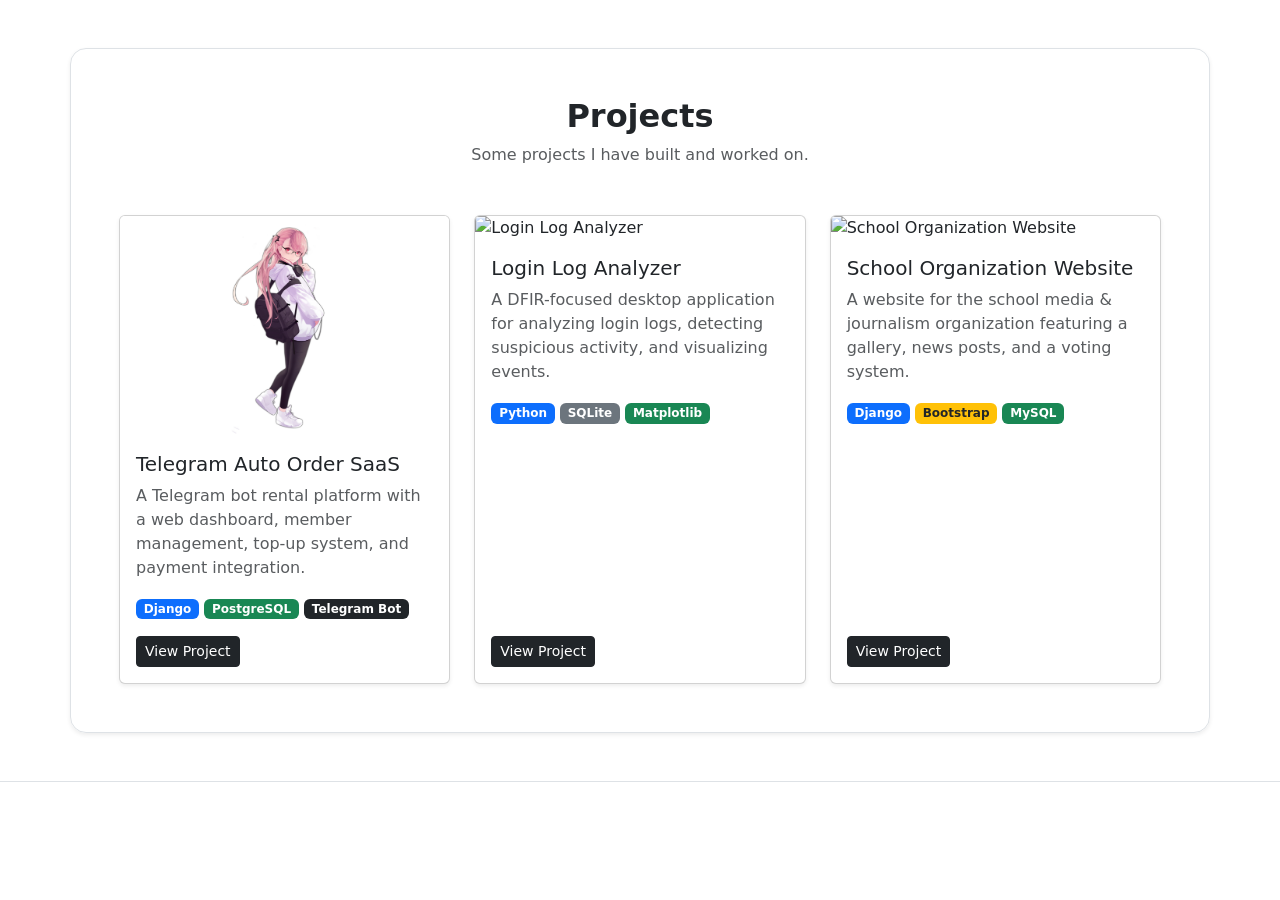
==== test.html @ f242a4a0 "add skill section" ====
<!DOCTYPE html>
<html lang="en">
<head>
    <meta charset="UTF-8">
    <meta name="viewport" content="width=device-width, initial-scale=1.0">
    <title>Document</title>
    <link rel="stylesheet" href="asset/css/bootstrap.min.css">
</head>
<body>
  <section id="projects" class="py-5 border-bottom">
    <div class="container border rounded-4 shadow-sm p-5">

        <div class="text-center mb-5">
            <h2 class="fw-bold">Projects</h2>
            <p class="text-muted">
                Some projects I have built and worked on.
            </p>
        </div>

        <div class="row g-4">

            <!-- Project 1 -->
            <div class="col-md-6 col-lg-4">
                <div class="card h-100 shadow-sm">
                    <img src="asset/image/Negev.jpg"
                         class="card-img-top"
                         alt="Telegram Auto Order SaaS">

                    <div class="card-body d-flex flex-column">
                        <h5 class="card-title">
                            Telegram Auto Order SaaS
                        </h5>

                        <p class="card-text text-muted">
                            A Telegram bot rental platform with a web dashboard,
                            member management, top-up system, and payment integration.
                        </p>

                        <div class="mb-3">
                            <span class="badge bg-primary">Django</span>
                            <span class="badge bg-success">PostgreSQL</span>
                            <span class="badge bg-dark">Telegram Bot</span>
                        </div>

                        <div class="mt-auto">
                            <a href="#" class="btn btn-dark btn-sm">
                                View Project
                            </a>
                        </div>
                    </div>
                </div>
            </div>

            <!-- Project 2 -->
            <div class="col-md-6 col-lg-4">
                <div class="card h-100 shadow-sm">
                    <img src="img/log-analyzer.jpg"
                         class="card-img-top"
                         alt="Login Log Analyzer">

                    <div class="card-body d-flex flex-column">
                        <h5 class="card-title">
                            Login Log Analyzer
                        </h5>

                        <p class="card-text text-muted">
                            A DFIR-focused desktop application for analyzing login logs,
                            detecting suspicious activity, and visualizing events.
                        </p>

                        <div class="mb-3">
                            <span class="badge bg-primary">Python</span>
                            <span class="badge bg-secondary">SQLite</span>
                            <span class="badge bg-success">Matplotlib</span>
                        </div>

                        <div class="mt-auto">
                            <a href="#" class="btn btn-dark btn-sm">
                                View Project
                            </a>
                        </div>
                    </div>
                </div>
            </div>

            <!-- Project 3 -->
            <div class="col-md-6 col-lg-4">
                <div class="card h-100 shadow-sm">
                    <img src="img/org-website.jpg"
                         class="card-img-top"
                         alt="School Organization Website">

                    <div class="card-body d-flex flex-column">
                        <h5 class="card-title">
                            School Organization Website
                        </h5>

                        <p class="card-text text-muted">
                            A website for the school media &amp; journalism organization
                            featuring a gallery, news posts, and a voting system.
                        </p>

                        <div class="mb-3">
                            <span class="badge bg-primary">Django</span>
                            <span class="badge bg-warning text-dark">Bootstrap</span>
                            <span class="badge bg-success">MySQL</span>
                        </div>

                        <div class="mt-auto">
                            <a href="#" class="btn btn-dark btn-sm">
                                View Project
                            </a>
                        </div>
                    </div>
                </div>
            </div>

        </div>

    </div>
</section>
    

    <script src="asset/js/bootstrap.bundle.min.js"></script>
</body>
</html>
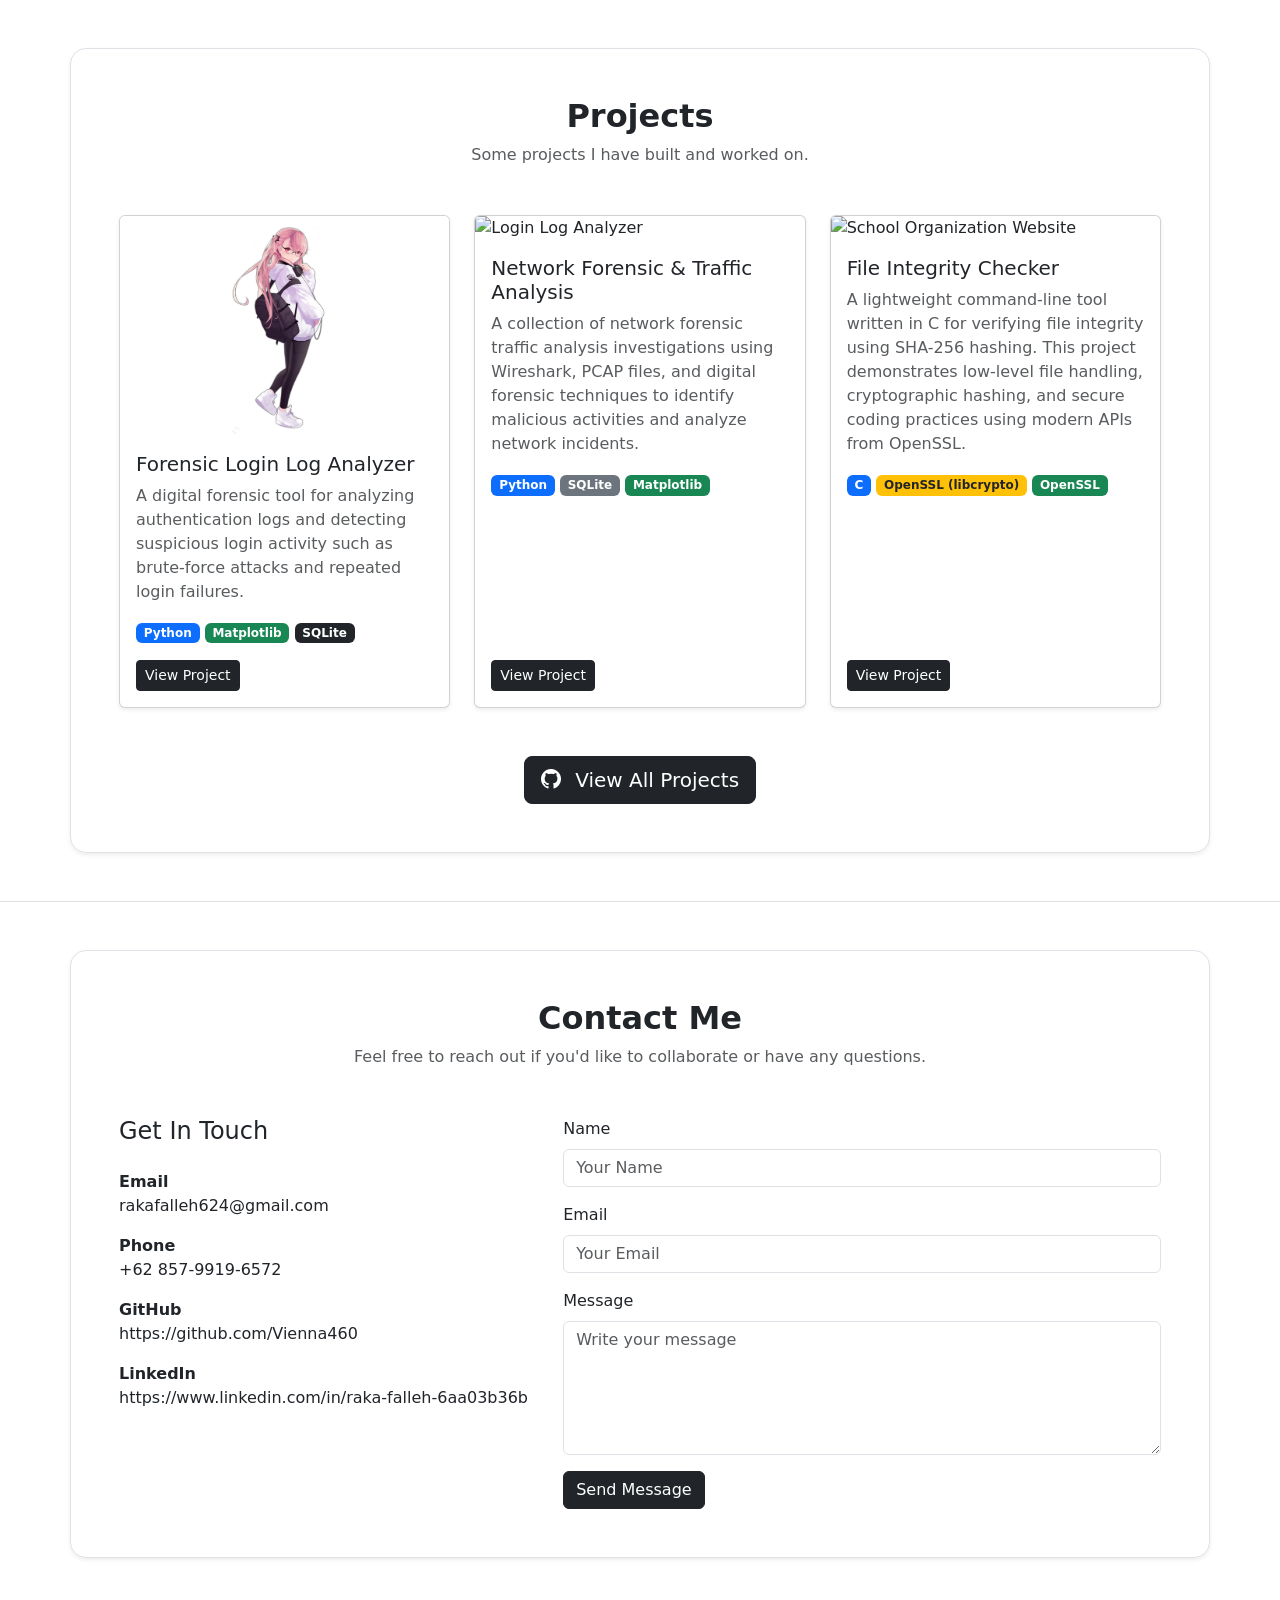
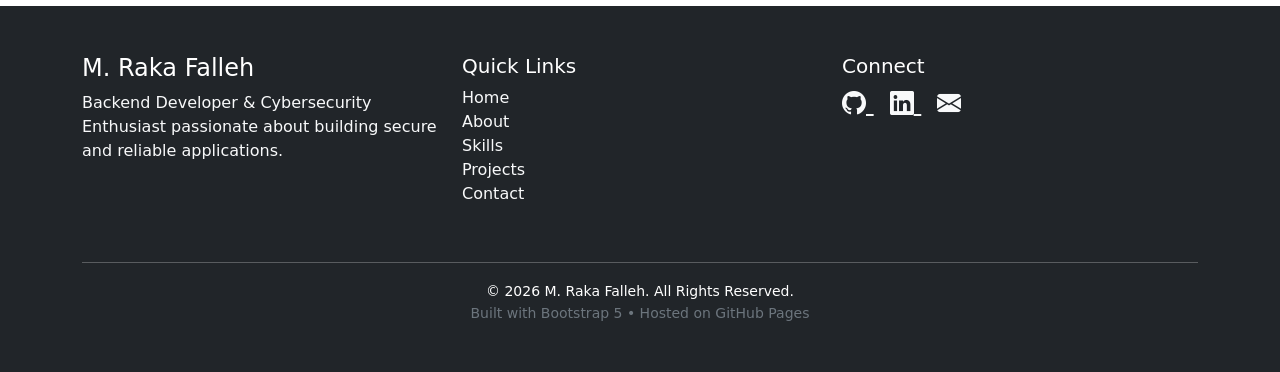
==== commit 09b2fcdc: "completed web no image tho" ====
--- a/test.html
+++ b/test.html
@@ -5,6 +5,8 @@
     <meta name="viewport" content="width=device-width, initial-scale=1.0">
     <title>Document</title>
     <link rel="stylesheet" href="asset/css/bootstrap.min.css">
+    <link rel="stylesheet" href="https://cdn.jsdelivr.net/npm/bootstrap-icons/font/bootstrap-icons.css">
+
 </head>
 <body>
   <section id="projects" class="py-5 border-bottom">
@@ -19,7 +21,6 @@
 
         <div class="row g-4">
 
-            <!-- Project 1 -->
             <div class="col-md-6 col-lg-4">
                 <div class="card h-100 shadow-sm">
                     <img src="asset/image/Negev.jpg"
@@ -28,18 +29,17 @@
 
                     <div class="card-body d-flex flex-column">
                         <h5 class="card-title">
-                            Telegram Auto Order SaaS
+                            Forensic Login Log Analyzer
                         </h5>
 
                         <p class="card-text text-muted">
-                            A Telegram bot rental platform with a web dashboard,
-                            member management, top-up system, and payment integration.
+                            A digital forensic tool for analyzing authentication logs and detecting suspicious login activity such as brute-force attacks and repeated login failures.
                         </p>
 
                         <div class="mb-3">
-                            <span class="badge bg-primary">Django</span>
-                            <span class="badge bg-success">PostgreSQL</span>
-                            <span class="badge bg-dark">Telegram Bot</span>
+                            <span class="badge bg-primary">Python</span>
+                            <span class="badge bg-success">Matplotlib</span>
+                            <span class="badge bg-dark">SQLite</span>
                         </div>
 
                         <div class="mt-auto">
@@ -51,7 +51,6 @@
                 </div>
             </div>
 
-            <!-- Project 2 -->
             <div class="col-md-6 col-lg-4">
                 <div class="card h-100 shadow-sm">
                     <img src="img/log-analyzer.jpg"
@@ -60,12 +59,11 @@
 
                     <div class="card-body d-flex flex-column">
                         <h5 class="card-title">
-                            Login Log Analyzer
+                            Network Forensic & Traffic Analysis
                         </h5>
 
                         <p class="card-text text-muted">
-                            A DFIR-focused desktop application for analyzing login logs,
-                            detecting suspicious activity, and visualizing events.
+                            A collection of network forensic traffic analysis investigations using Wireshark, PCAP files, and digital forensic techniques to identify malicious activities and analyze network incidents.
                         </p>
 
                         <div class="mb-3">
@@ -83,7 +81,6 @@
                 </div>
             </div>
 
-            <!-- Project 3 -->
             <div class="col-md-6 col-lg-4">
                 <div class="card h-100 shadow-sm">
                     <img src="img/org-website.jpg"
@@ -92,18 +89,17 @@
 
                     <div class="card-body d-flex flex-column">
                         <h5 class="card-title">
-                            School Organization Website
+                            File Integrity Checker
                         </h5>
 
                         <p class="card-text text-muted">
-                            A website for the school media &amp; journalism organization
-                            featuring a gallery, news posts, and a voting system.
+                            A lightweight command-line tool written in C for verifying file integrity using SHA-256 hashing. This project demonstrates low-level file handling, cryptographic hashing, and secure coding practices using modern APIs from OpenSSL.
                         </p>
 
                         <div class="mb-3">
-                            <span class="badge bg-primary">Django</span>
-                            <span class="badge bg-warning text-dark">Bootstrap</span>
-                            <span class="badge bg-success">MySQL</span>
+                            <span class="badge bg-primary">C</span>
+                            <span class="badge bg-warning text-dark">OpenSSL (libcrypto)</span>
+                            <span class="badge bg-success">OpenSSL</span>
                         </div>
 
                         <div class="mt-auto">
@@ -114,13 +110,140 @@
                     </div>
                 </div>
             </div>
-
-        </div>
-
+        </div>
+            <div class="text-center mt-5">
+                <a href="https://github.com/Vienna460?tab=repositories "target="_blank" class="btn btn-dark btn-lg">
+                <i class="bi bi-github me-2"></i>
+                View All Projects
+            </a>
+        </div>
     </div>
 </section>
     
-
+<section id="contact" class="py-5">
+    <div class="container border rounded-4 shadow-sm p-5">
+
+        <div class="text-center mb-5">
+            <h2 class="fw-bold">Contact Me</h2>
+            <p class="text-muted">
+                Feel free to reach out if you'd like to collaborate or have any questions.
+            </p>
+        </div>
+
+        <div class="row">
+
+            <div class="col-lg-5 mb-4">
+
+                <h4 class="mb-4">Get In Touch</h4>
+
+                <p>
+                    <strong>Email</strong><br>
+                    rakafalleh624@gmail.com
+                </p>
+
+                <p>
+                    <strong>Phone</strong><br>
+                    +62 857-9919-6572
+                </p>
+
+                <p>
+                    <strong>GitHub</strong><br>
+                    https://github.com/Vienna460
+                </p>
+
+                <p>
+                    <strong>LinkedIn</strong><br>
+                    https://www.linkedin.com/in/raka-falleh-6aa03b36b
+                </p>
+
+            </div>
+
+            <div class="col-lg-7">
+
+                <form action="https://formspree.io/f/xbdnprlr" method="POST">
+
+                    <div class="mb-3">
+                        <label class="form-label">Name</label>
+                        <input
+                            type="text"
+                            class="form-control"
+                            placeholder="Your Name">
+                    </div>
+
+                    <div class="mb-3">
+                        <label class="form-label">Email</label>
+                        <input
+                            type="email"
+                            class="form-control"
+                            placeholder="Your Email">
+                    </div>
+
+                    <div class="mb-3">
+                        <label class="form-label">Message</label>
+                        <textarea
+                            class="form-control"
+                            rows="5"
+                            placeholder="Write your message"></textarea>
+                    </div>
+
+                    <button class="btn btn-dark" type="submit">
+                        Send Message
+                    </button>
+
+                </form>
+
+            </div>
+
+        </div>
+
+    </div>
+</section>
+
+<footer class="bg-dark text-white py-5">
+    <div class="container">
+        <div class="row">
+            <div class="col-lg-4 mb-4">
+                <h4>M. Raka Falleh</h4>
+                <p class="text-light">
+                    Backend Developer & Cybersecurity Enthusiast passionate
+                    about building secure and reliable applications.
+                </p>
+            </div>
+            <div class="col-lg-4 mb-4">
+                <h5>Quick Links</h5>
+                <ul class="list-unstyled">
+                    <li><a href="#home" class="text-decoration-none text-light">Home</a></li>
+                    <li><a href="#about" class="text-decoration-none text-light">About</a></li>
+                    <li><a href="#skills" class="text-decoration-none text-light">Skills</a></li>
+                    <li><a href="#projects" class="text-decoration-none text-light">Projects</a></li>
+                    <li><a href="#contact" class="text-decoration-none text-light">Contact</a></li>
+                </ul>
+            </div>
+            <div class="col-lg-4 mb-4">
+                <h5>Connect</h5>
+                <a href="https://github.com/Vienna460"
+                   target="_blank"
+                   class="text-light fs-4 me-3">
+                    <i class="bi bi-github"></i>
+                </a>
+                <a href="https://www.linkedin.com/in/raka-falleh-6aa03b36b"
+                   target="_blank"
+                   class="text-light fs-4 me-3">
+                    <i class="bi bi-linkedin"></i>
+                </a>
+                <a href="mailto:rakafalleh624@gmail.com"
+                   class="text-light fs-4">
+                    <i class="bi bi-envelope-fill"></i>
+                </a>
+            </div>
+        </div>
+        <hr>
+        <div class="text-center">
+            <small>&copy; 2026 M. Raka Falleh. All Rights Reserved.</small>
+            <p class="small text-secondary mb-0">Built with Bootstrap 5 • Hosted on GitHub Pages</p>
+        </div>
+    </div>
+</footer>
     <script src="asset/js/bootstrap.bundle.min.js"></script>
 </body>
 </html>
